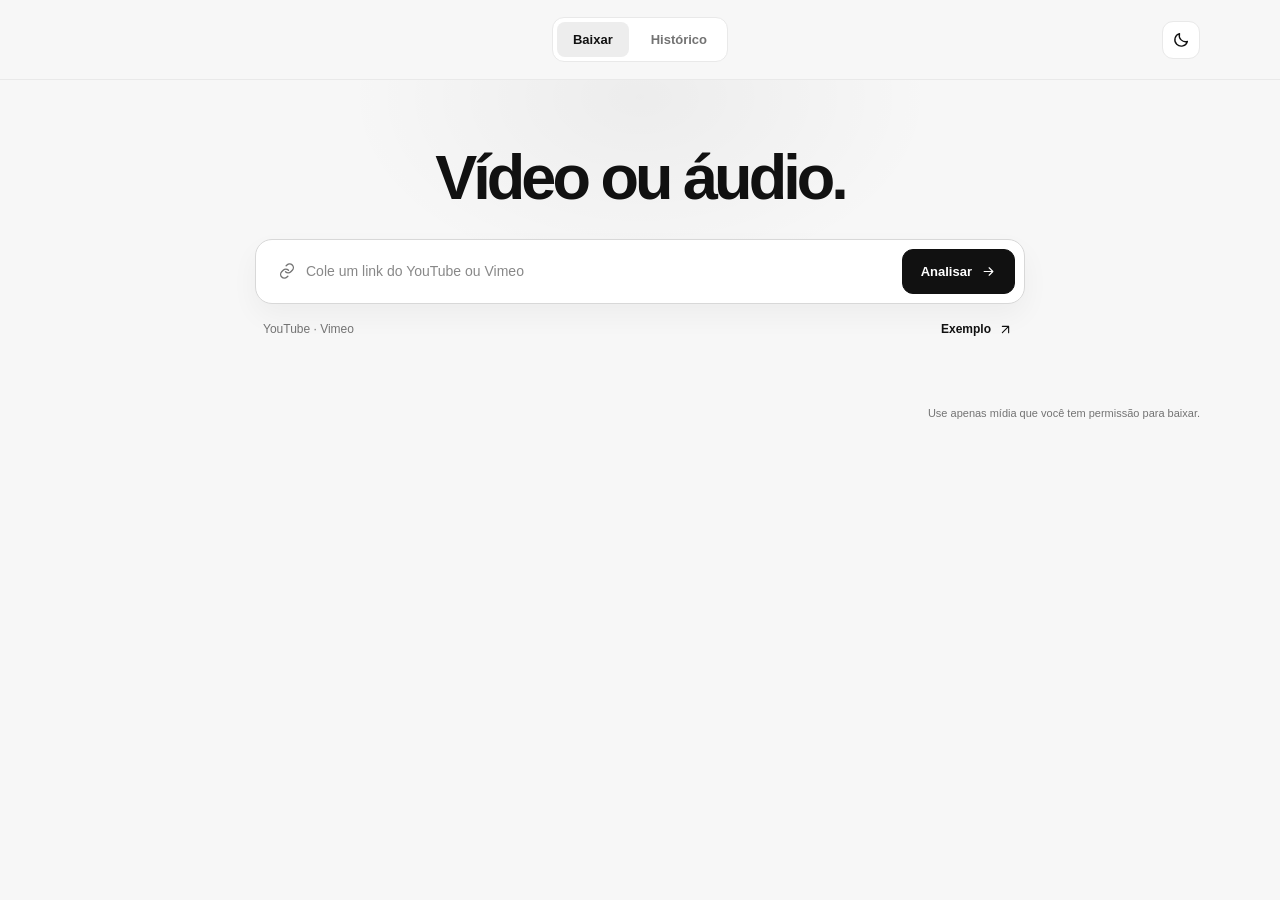
==== web/index.html @ 1832ca99 "feat: MVP de downloads com yt-dlp, progresso real e deploy Docker" ====
<!doctype html>
<html lang="pt-BR" data-theme="light">
<head>
  <meta charset="utf-8">
  <meta name="viewport" content="width=device-width, initial-scale=1">
  <meta name="theme-color" content="#f7f7f7">
  <meta name="description" content="Baixe vídeos ou extraia áudio com formatos disponíveis.">
  <title>Downloads</title>
  <style>
    :root{font-family:Inter,ui-sans-serif,-apple-system,BlinkMacSystemFont,"Segoe UI",sans-serif;color-scheme:light;--bg:#f7f7f7;--paper:#ffffff;--ink:#111111;--ink2:#383838;--muted:#737373;--line:#e9e9e9;--line2:#d8d8d8;--accent:#111111;--accent-hover:#303030;--accent-light:#ededed;--accent-text:#111111;--card-shadow:0 20px 70px rgba(0,0,0,.045);--input-bg:#ffffff;--art1:#d9d9d9;--art2:#adadad;--art3:#5e5e5e;--art4:#222222;--warn:#303030;--warn-bg:#ededed;--warn-border:#c9c9c9;--focus:#737373;--selection-bg:#dedede;--selection-ink:#111111;--selected-border:#454545;--placeholder:#888888;--btn-text:#ffffff}
    html[data-theme="dark"]{color-scheme:dark;--bg:#0d0d0d;--paper:#181818;--ink:#f7f7f7;--ink2:#d2d2d2;--muted:#a0a0a0;--line:#2c2c2c;--line2:#414141;--accent:#f2f2f2;--accent-hover:#d9d9d9;--accent-light:#292929;--accent-text:#f3f3f3;--card-shadow:0 22px 75px rgba(0,0,0,.28);--input-bg:#181818;--art1:#666666;--art2:#4b4b4b;--art3:#2d2d2d;--art4:#111111;--warn:#f0f0f0;--warn-bg:#252525;--warn-border:#656565;--focus:#adadad;--selection-bg:#4a4a4a;--selection-ink:#ffffff;--selected-border:#9b9b9b;--placeholder:#9b9b9b;--btn-text:#111111}
    *,*::before,*::after{box-sizing:border-box}html{scroll-behavior:smooth}body{margin:0;background:var(--bg);color:var(--ink);min-height:100vh;transition:background .28s,color .28s}button,input{font:inherit}button{cursor:pointer}button:disabled{cursor:not-allowed;opacity:.65}a{color:inherit;text-decoration:none}button:focus-visible,input:focus-visible{outline:3px solid var(--focus);outline-offset:3px}::selection{background:var(--selection-bg);color:var(--selection-ink)}
    .wrap{width:min(1120px,calc(100% - 48px));margin:auto}.header{position:relative;z-index:5;border-bottom:1px solid var(--line);background:var(--bg)}.header-inner{height:79px;display:flex;align-items:center;justify-content:space-between;gap:20px}.brand{display:flex;align-items:center;gap:10px;font-size:27px;font-weight:800;letter-spacing:-1.8px}.mark{width:35px;height:35px;display:grid;place-items:center;background:var(--accent);color:var(--paper);border-radius:11px;transform:rotate(-5deg)}html[data-theme="dark"] .mark{color:#10261a}.mark svg{transform:rotate(5deg)}.nav{display:flex;align-items:center;gap:6px;padding:4px;background:var(--paper);border:1px solid var(--line);border-radius:12px}.nav button{border:0;background:transparent;color:var(--muted);font-size:13px;font-weight:600;border-radius:8px;padding:10px 16px;transition:background .2s,color .2s}.nav button.active{background:var(--accent-light);color:var(--accent-text)}.nav button:hover{color:var(--ink)}.right-nav{display:flex;align-items:center;gap:13px}.demo-tag{display:inline-flex;align-items:center;gap:7px;color:var(--muted);font-size:11px;font-weight:750;letter-spacing:.1em;text-transform:uppercase}.demo-tag .dot{width:7px;height:7px;background:#70a77f;border-radius:50%;box-shadow:0 0 0 4px rgba(118,172,128,.12)}.icon-button{width:38px;height:38px;border:1px solid var(--line);background:var(--paper);color:var(--ink);border-radius:11px;display:grid;place-items:center;transition:transform .2s,border-color .2s}.icon-button:hover{transform:translateY(-2px);border-color:var(--line2)}.icon{width:18px;height:18px;fill:none;stroke:currentColor;stroke-width:1.8;stroke-linecap:round;stroke-linejoin:round}.icon-sm{width:15px;height:15px}.hide{display:none!important}
    main{padding-bottom:64px}.hero{position:relative;overflow:hidden;text-align:center;padding:74px 0 49px}.hero::before{content:"";position:absolute;z-index:-1;width:620px;height:390px;left:50%;top:-178px;transform:translateX(-50%);border-radius:50%;background:radial-gradient(ellipse,rgba(136,183,146,.12),transparent 65%);pointer-events:none}.eyebrow{display:inline-flex;gap:10px;align-items:center;color:var(--accent-text);font-size:11px;font-weight:800;letter-spacing:.17em;text-transform:uppercase}.eyebrow::before,.eyebrow::after{content:"";width:17px;height:1px;background:var(--accent);opacity:.5}h1{font-size:clamp(37px,5vw,63px);font-weight:760;letter-spacing:-.063em;line-height:1.09;margin:20px auto 12px;max-width:830px}h1 em{font-style:normal;color:var(--accent)}.subtitle{margin:0 auto;color:var(--muted);font-size:15px;line-height:1.65;max-width:610px}.search-shell{width:min(770px,100%);margin:32px auto 0;padding:9px;background:var(--paper);border:1px solid var(--line2);border-radius:17px;box-shadow:0 12px 28px rgba(13,43,27,.045),0 3px 0 rgba(255,255,255,.5) inset;transition:border .2s,box-shadow .2s}.search-shell:focus-within{border-color:var(--selected-border);box-shadow:0 0 0 4px rgba(127,127,127,.1),0 15px 34px rgba(30,30,30,.055)}.search-form{display:flex;align-items:center;gap:10px}.url-icon{display:grid;place-items:center;padding-left:13px;color:var(--muted)}.search-form input{flex:1;min-width:0;padding:13px 0;border:0;outline:none;background:transparent;color:var(--ink);font-size:14px}.search-form input:focus-visible{outline:none}.search-form input::placeholder{color:var(--placeholder)}.primary{display:inline-flex;align-items:center;justify-content:center;gap:9px;background:var(--accent);border:1px solid var(--accent);color:var(--btn-text);font-size:13px;font-weight:650;white-space:nowrap;border-radius:11px;padding:13px 18px;min-height:45px;transition:transform .2s,background .2s,box-shadow .2s}.primary:hover:not(:disabled){background:var(--accent-hover);transform:translateY(-1px);box-shadow:0 7px 18px rgba(30,30,30,.15)}html[data-theme="dark"] .primary{color:var(--btn-text)}.secondary{display:inline-flex;align-items:center;gap:7px;padding:8px 4px;background:none;border:0;color:var(--accent-text);font-size:12px;font-weight:700}.secondary:hover{text-decoration:underline}.under-search{display:flex;justify-content:space-between;align-items:center;gap:12px;width:min(754px,100%);margin:13px auto 0;color:var(--muted);font-size:12px}.under-search .left{display:flex;align-items:center;gap:7px}.under-search .platform{border:1px solid var(--line2);background:var(--paper);border-radius:7px;padding:5px 8px;color:var(--ink2);font-weight:650}.error{display:flex;align-items:flex-start;text-align:left;gap:10px;padding:13px 16px;margin:15px auto 0;width:min(770px,100%);border:1px solid var(--warn-border);background:var(--warn-bg);color:var(--warn);border-radius:11px;font-size:13px;line-height:1.4;animation:appear .25s ease-out}.error .icon{flex-shrink:0}
    .results{animation:rise .52s cubic-bezier(.2,.7,.2,1) both}.result-top{display:flex;align-items:center;justify-content:space-between;gap:8px;margin-bottom:15px}.section-head{display:flex;align-items:center;gap:10px;font-size:13px;font-weight:750}.section-line{width:29px;height:1px;background:var(--accent)}.mini-pill{font-size:10px;letter-spacing:.04em;border:1px solid var(--line2);border-radius:999px;padding:7px 11px;color:var(--muted);font-weight:700;text-transform:uppercase}.result-card{display:grid;grid-template-columns:minmax(0,1.08fr) minmax(0,1fr);overflow:hidden;background:var(--paper);border:1px solid var(--line2);border-radius:20px;box-shadow:var(--card-shadow)}.left-pane{padding:18px;border-right:1px solid var(--line);display:flex;flex-direction:column;gap:20px}.poster{height:300px;position:relative;overflow:hidden;border-radius:12px;background:linear-gradient(140deg,var(--art1) 0%,var(--art2) 38%,var(--art3) 72%,var(--art4) 100%);isolation:isolate}.poster::before{content:"";width:390px;height:390px;border:1px solid rgba(255,255,255,.24);border-radius:50%;position:absolute;left:-115px;top:31px;box-shadow:0 0 0 40px rgba(255,255,255,.065),0 0 0 95px rgba(255,255,255,.055),0 0 0 160px rgba(255,255,255,.04);animation:float 9s ease-in-out infinite}.poster::after{content:"";position:absolute;width:180px;height:180px;border-radius:50%;background:radial-gradient(circle at 35% 35%,rgba(251,255,231,.88),rgba(222,246,190,.1));right:-20px;top:70px;filter:blur(4px);animation:float 8s ease-in-out infinite reverse}.poster-lines{position:absolute;inset:auto -50px -125px 0;height:270px;transform:rotate(-23deg);background:repeating-linear-gradient(to right,transparent,transparent 26px,rgba(255,255,255,.08) 27px,transparent 28px)}.poster-inner{position:absolute;inset:0;z-index:2;padding:23px;display:flex;flex-direction:column;justify-content:space-between;color:#fbfff8}.poster-kicker{display:flex;justify-content:space-between;font-size:10px;letter-spacing:.14em;text-transform:uppercase;font-weight:850}.poster-title{font-size:clamp(27px,3.5vw,44px);font-weight:800;letter-spacing:-.06em;line-height:1}.poster-sub{font-size:11px;letter-spacing:.1em;opacity:.86;font-weight:700;margin-top:7px}.play-button{position:absolute;top:50%;left:50%;transform:translate(-50%,-50%);display:grid;place-items:center;width:65px;height:65px;border-radius:50%;background:rgba(255,255,255,.16);border:1px solid rgba(255,255,255,.68);backdrop-filter:blur(13px);box-shadow:0 7px 25px rgba(0,0,0,.12);color:#fff}.play-button .icon{width:25px;height:25px;fill:currentColor;stroke:none;margin-left:4px}.poster-bottom{display:flex;justify-content:space-between;align-items:center}.poster-bottom span{font-size:10px;padding:6px 8px;border-radius:6px;background:rgba(0,0,0,.25);font-weight:750}.media-details{display:flex;flex-direction:column;gap:13px;padding:0 3px 3px}.media-type{font-size:11px;display:flex;align-items:center;gap:8px;color:var(--accent-text);font-weight:800;text-transform:uppercase;letter-spacing:.1em}.media-type .pin{width:7px;height:7px;background:var(--muted);border-radius:50%}.media-title{font-size:25px;font-weight:770;letter-spacing:-.047em;line-height:1.2;overflow-wrap:anywhere}.media-meta{display:flex;flex-wrap:wrap;gap:8px;color:var(--muted);font-size:12px}.media-meta span{display:inline-flex;align-items:center;gap:6px}.media-meta .separator{font-size:12px;color:var(--line2)}.source-row{font-size:11px;color:var(--muted);border-top:1px solid var(--line);padding-top:13px;display:flex;align-items:center;justify-content:space-between;gap:8px}.source-value{max-width:300px;white-space:nowrap;overflow:hidden;text-overflow:ellipsis}
    .right-pane{padding:25px 27px;display:flex;flex-direction:column;min-width:0}.config-title{font-size:17px;font-weight:750;letter-spacing:-.035em}.config-desc{font-size:12px;color:var(--muted);margin:6px 0 17px;line-height:1.5}.segment{display:grid;grid-template-columns:1fr 1fr;gap:5px;background:var(--bg);border:1px solid var(--line);border-radius:11px;padding:4px;margin-bottom:20px}.segment button{display:flex;align-items:center;justify-content:center;gap:8px;padding:10px;background:none;border:1px solid transparent;border-radius:8px;color:var(--muted);font-size:13px;font-weight:650;transition:background .15s,color .15s}.segment button.selected{background:var(--paper);color:var(--ink);border-color:var(--line2);box-shadow:0 2px 5px rgba(20,40,25,.045)}.control-label{font-size:12px;color:var(--ink2);font-weight:750;margin-bottom:9px}.option-list{display:grid;gap:7px}.option{width:100%;display:flex;justify-content:space-between;align-items:center;gap:12px;text-align:left;background:var(--paper);border:1px solid var(--line);border-radius:10px;padding:11px 12px;color:var(--ink);transition:background .17s,border-color .17s,transform .17s}.option:hover{border-color:var(--line2);transform:translateX(2px)}.option.selected{border-color:#83b095;background:var(--accent-light)}.option-left{display:flex;align-items:center;gap:11px}.radio-dot{width:18px;height:18px;border:1.6px solid var(--line2);border-radius:50%;display:grid;place-items:center;flex-shrink:0;background:var(--paper)}.option.selected .radio-dot{border-color:var(--accent);background:var(--accent)}.option.selected .radio-dot::after{content:"";width:6px;height:6px;border-radius:50%;background:#fff}.option strong{display:block;font-size:13px;font-weight:750;line-height:1.25}.option small{display:block;color:var(--muted);font-size:11px;margin-top:4px}.file-pill{background:var(--bg);border:1px solid var(--line);border-radius:6px;padding:6px 7px;font-size:10px;font-weight:800;letter-spacing:.03em;color:var(--ink2)}.option.selected .file-pill{background:var(--paper)}.file-options{margin-top:auto;padding-top:19px;display:flex;flex-direction:column;gap:12px}.toggle-row{display:flex;align-items:center;gap:10px;font-size:12px;color:var(--ink2);cursor:pointer}.toggle-row input{accent-color:var(--accent);width:16px;height:16px;margin:0}.bottom-actions{margin-top:18px;padding-top:16px;border-top:1px solid var(--line);display:flex;align-items:center;gap:12px;justify-content:space-between}.bottom-actions .primary{flex:1;min-height:47px}.bottom-actions .hint{font-size:10px;color:var(--muted);line-height:1.55;text-align:right;max-width:115px}.footer{display:flex;justify-content:space-between;align-items:center;gap:14px;margin-top:24px;color:var(--muted);font-size:11px}.footer small{font-size:11px}.footer .meta{display:flex;align-items:center;gap:7px}.footer .meta .icon{width:13px;height:13px}
    .loading{background:var(--paper);border:1px solid var(--line2);border-radius:20px;padding:50px 25px;text-align:center;box-shadow:var(--card-shadow)}.scanner{width:68px;height:68px;margin:0 auto 20px;display:grid;place-items:center;border:1px solid var(--line2);background:var(--accent-light);border-radius:21px;color:var(--accent-text);position:relative}.scanner::after{content:"";position:absolute;inset:-8px;border:1px solid var(--line2);border-radius:28px;animation:ripple 1.8s ease-in-out infinite}.scanner svg{width:30px;height:30px}.loading strong{font-size:17px;letter-spacing:-.02em}.loading p{color:var(--muted);font-size:12px}.skeleton-line{max-width:330px;height:6px;border-radius:99px;overflow:hidden;background:var(--line);margin:23px auto 0}.skeleton-line::before{content:"";display:block;width:40%;height:100%;background:var(--accent);border-radius:99px;animation:scan 1.1s ease-in-out infinite alternate}
    .history-head{display:flex;justify-content:space-between;align-items:end;gap:20px;margin:28px 0 18px}.history-title{font-size:28px;letter-spacing:-.045em;font-weight:780;margin:0}.history-sub{font-size:12px;color:var(--muted);margin:6px 0 0}.history-search{width:250px;max-width:100%;border:1px solid var(--line2);border-radius:10px;background:var(--paper);color:var(--ink);font-size:13px;padding:11px 12px}.history-panel{background:var(--paper);border:1px solid var(--line2);border-radius:16px;overflow:hidden}.history-item{display:flex;align-items:center;gap:13px;padding:15px 18px;border-bottom:1px solid var(--line);transition:background .17s}.history-item:last-child{border-bottom:0}.history-item:hover{background:var(--bg)}.history-thumb{width:44px;height:44px;border-radius:10px;background:var(--accent-light);display:grid;place-items:center;color:var(--accent-text);flex-shrink:0}.history-name{font-size:13px;font-weight:700}.history-info{font-size:11px;color:var(--muted);margin-top:5px}.history-time{margin-left:auto;font-size:11px;color:var(--muted);white-space:nowrap}.empty-history{text-align:center;padding:45px 20px;color:var(--muted);font-size:13px}.prep-panel{border:1px solid var(--line2);background:var(--bg);border-radius:11px;padding:14px;margin-top:13px;animation:appear .25s}.prep-head{display:flex;align-items:center;justify-content:space-between;font-size:12px;margin-bottom:10px}.prep-track{height:6px;background:var(--line);border-radius:9px;overflow:hidden}.prep-fill{width:0;height:100%;background:var(--accent);border-radius:9px;transition:width .14s ease}.prep-note{color:var(--muted);font-size:11px;margin-top:9px;line-height:1.55}.toast{position:fixed;z-index:20;left:50%;bottom:28px;transform:translate(-50%,20px);opacity:0;pointer-events:none;background:var(--ink);color:var(--paper);padding:12px 16px;border-radius:10px;font-size:12px;font-weight:650;box-shadow:0 10px 40px rgba(0,0,0,.18);transition:opacity .25s,transform .25s;max-width:calc(100vw - 36px);text-align:center}.toast.visible{transform:translate(-50%,0);opacity:1}.mobile-note{display:none}
    @keyframes rise{from{opacity:0;transform:translateY(22px)}to{opacity:1;transform:translateY(0)}}@keyframes appear{from{opacity:0}to{opacity:1}}@keyframes float{0%,100%{transform:translateY(0)}50%{transform:translateY(-13px)}}@keyframes ripple{0%,100%{opacity:.2;transform:scale(.98)}55%{opacity:1;transform:scale(1.07)}}@keyframes scan{from{transform:translateX(-60%)}to{transform:translateX(220%)}}
    @media(max-width:920px){.result-card{grid-template-columns:1fr}.left-pane{border-right:0;border-bottom:1px solid var(--line)}.poster{height:300px}.right-pane{padding:22px}.media-title{font-size:22px}.left-pane{gap:17px}.option-list{grid-template-columns:1fr 1fr}.bottom-actions .hint{max-width:180px}}
    @media(max-width:620px){.wrap{width:calc(100% - 30px)}.header-inner{height:66px}.brand{font-size:24px}.mark{width:31px;height:31px}.nav{padding:3px}.nav button{padding:8px 10px;font-size:12px}.right-nav{gap:6px}.demo-tag{display:none}.icon-button{width:33px;height:33px}.hero{padding:58px 0 33px}.hero h1{font-size:39px;letter-spacing:-.062em;margin-top:15px}.subtitle{font-size:13px}.search-shell{margin-top:25px;padding:6px;border-radius:13px}.search-form{gap:5px}.search-form input{font-size:12px;padding:12px 0}.url-icon{padding-left:8px}.primary{padding:12px;gap:5px;font-size:12px}.under-search{font-size:11px}.under-search .platform{padding:4px 6px}.result-top{margin-top:0}.poster{height:220px}.poster-title{font-size:34px}.poster-inner{padding:16px}.left-pane{padding:12px}.right-pane{padding:18px}.option-list{grid-template-columns:1fr}.bottom-actions .hint{max-width:100px}.footer{align-items:flex-start;flex-direction:column;margin-top:18px}.history-head{align-items:stretch;flex-direction:column}.history-search{width:100%}.history-item{padding:14px 12px;gap:10px}.history-time{font-size:10px}.mobile-note{display:block}}
    @media(max-width:380px){.nav button{padding:8px}.mark{display:none}.hero h1{font-size:34px}.under-search{flex-wrap:wrap}.search-form .primary{padding:12px 9px}.right-pane{padding:14px}}
    @media(prefers-reduced-motion:reduce){*,*::before,*::after{animation-duration:.01ms!important;animation-iteration-count:1!important;scroll-behavior:auto!important;transition-duration:.01ms!important}}

    /* Identidade neutra em escala de cinza, preservando o motion e o layout. */
    button:focus-visible,input:focus-visible{outline-color:var(--focus)}
    ::selection{background:var(--selection-bg);color:var(--selection-ink)}
    .primary,html[data-theme="dark"] .primary{color:var(--btn-text)}
    .hero::before{background:radial-gradient(ellipse,rgba(0,0,0,.045),transparent 67%)}
    html[data-theme="dark"] .hero::before{background:radial-gradient(ellipse,rgba(255,255,255,.035),transparent 67%)}
    .search-shell{box-shadow:0 12px 28px rgba(0,0,0,.045),0 3px 0 rgba(255,255,255,.5) inset}
    html[data-theme="dark"] .search-shell{box-shadow:0 12px 28px rgba(0,0,0,.24)}
    .search-shell:focus-within{border-color:var(--selected-border);box-shadow:0 0 0 3px color-mix(in srgb,var(--accent) 12%,transparent),0 15px 34px rgba(0,0,0,.07)}
    .search-form input::placeholder{color:var(--placeholder)}
    .primary:hover:not(:disabled){box-shadow:0 7px 18px rgba(0,0,0,.12)}
    .option.selected{border-color:var(--selected-border)}
    .media-type .pin,.demo-tag .dot{background:var(--accent)}
    .poster::after{background:radial-gradient(circle at 35% 35%,rgba(245,245,245,.70),rgba(220,220,220,.03))}
    .poster-inner{color:#ffffff}
    .header-inner{position:relative;justify-content:center}
    .right-nav{position:absolute;right:0;top:50%;transform:translateY(-50%)}

    /* Visual minimal: preserve layout and motion, without promotional copy or chips */
    .hero{padding-top:63px;padding-bottom:38px}
    .hero h1{margin-top:0;margin-bottom:0}
    .search-shell{margin-top:27px}
    .under-search{margin-top:10px}
    .result-top{margin-bottom:12px}
    .section-head{font-size:13px}
    .media-platform{font-size:12px;color:var(--muted);font-weight:650}
    .media-details{gap:10px}
    .right-pane .segment{margin-top:0}
    .bottom-actions{margin-top:18px}
    .bottom-actions .primary{width:100%}
    .prep-panel{margin-top:12px}
    .footer{justify-content:flex-end}
    .option{min-height:61px}
    @media(max-width:700px){.hero{padding-top:42px;padding-bottom:32px}.poster{height:225px}}
    @media(prefers-reduced-motion: reduce){*,*:before,*:after{animation-duration:.01ms!important;transition-duration:.01ms!important;scroll-behavior:auto!important}}

    .poster.has-thumb{background-size:cover;background-position:center}.poster.has-thumb::before,.poster.has-thumb::after,.poster.has-thumb .poster-lines{display:none}.poster.has-thumb .poster-inner{background:linear-gradient(0deg,rgba(0,0,0,.42),transparent 45%)}.prep-error{margin-top:12px}.history-item a:hover{text-decoration:underline}
    .prep-fill.indeterminate{animation:process-wave 1.5s ease-in-out infinite alternate}@keyframes process-wave{from{transform:translateX(0)}to{transform:translateX(185%)}}
  </style>
</head>
<body>
  <header class="header">
    <div class="wrap header-inner">
      <nav class="nav" aria-label="Navegação principal">
        <button class="active" type="button" id="nav-download" aria-current="page">Baixar</button>
        <button type="button" id="nav-history">Histórico</button>
      </nav>
      <div class="right-nav"><button type="button" class="icon-button" id="theme-button" aria-label="Alternar tema" title="Alternar tema"><svg class="icon" id="theme-moon" viewBox="0 0 24 24"><path d="M20.5 14A8.5 8.5 0 0 1 10 3.5 8.5 8.5 0 1 0 20.5 14Z"/></svg><svg class="icon hide" id="theme-sun" viewBox="0 0 24 24"><circle cx="12" cy="12" r="4"/><path d="M12 2v2m0 16v2M4.93 4.93l1.42 1.42m11.3 11.3 1.42 1.42M2 12h2m16 0h2M4.93 19.07l1.42-1.42m11.3-11.3 1.42-1.42"/></svg></button></div>
    </div>
  </header>
  <main class="wrap">
    <section id="download-page">
      <div class="hero">
        
        <h1>Vídeo ou <em>áudio.</em></h1>
        
        <div class="search-shell">
          <form class="search-form" id="url-form" novalidate>
            <span class="url-icon" aria-hidden="true"><svg class="icon" viewBox="0 0 24 24"><path d="M10 13a5 5 0 0 0 7.07 0l2-2A5 5 0 0 0 12 3.93l-1.15 1.15"/><path d="M14 11a5 5 0 0 0-7.07 0l-2 2A5 5 0 0 0 12 20.07l1.15-1.15"/></svg></span>
            <input id="url-input" type="url" spellcheck="false" inputmode="url" autocomplete="url" placeholder="Cole um link do YouTube ou Vimeo" aria-label="URL do vídeo">
            <button class="primary" type="submit" id="inspect-btn">Analisar <svg class="icon icon-sm" viewBox="0 0 24 24"><path d="M5 12h14m-6-6 6 6-6 6"/></svg></button>
          </form>
        </div>
        <div id="error" class="error hide" role="alert"><svg class="icon" viewBox="0 0 24 24"><circle cx="12" cy="12" r="10"/><path d="M12 8v4m0 4h.01"/></svg><span id="error-text"></span></div>
        <div class="under-search"><span class="left">YouTube · Vimeo</span><button type="button" class="secondary" id="example-btn">Exemplo <svg class="icon icon-sm" viewBox="0 0 24 24"><path d="M7 17 17 7M7 7h10v10"/></svg></button></div>
      </div>
      <div id="loading" class="loading hide" role="status" aria-live="polite"><div class="scanner"><svg class="icon" viewBox="0 0 24 24"><rect x="3" y="4" width="18" height="16" rx="3"/><path d="m10 8 6 4-6 4z"/></svg></div><strong>Analisando link…</strong><div class="skeleton-line"></div></div>
      <section id="results" class="results hide" aria-label="Formatos de arquivo">
        <div class="result-top"><div class="section-head">Formatos disponíveis</div></div>
        <div class="result-card">
          <div class="left-pane">
            <div class="poster" id="poster" role="img" aria-label="Capa do vídeo">
              <div class="poster-lines"></div>
              <div class="poster-inner"><div class="play-button"><svg class="icon" viewBox="0 0 24 24"><path d="m7 3 15 9-15 9z"/></svg></div></div>
            </div>
            <div class="media-details"><div class="media-platform" id="media-platform">YouTube</div><div class="media-title" id="media-title">Vídeo de exemplo</div><div class="media-meta"><span id="media-duration"></span></div></div>
          </div>
          <div class="right-pane">
            
            <div class="segment" role="group" aria-label="Tipo de arquivo"><button class="selected" type="button" id="kind-video" aria-pressed="true"><svg class="icon icon-sm" viewBox="0 0 24 24"><rect x="3" y="5" width="18" height="14" rx="2"/><path d="m10 9 5 3-5 3z"/></svg>Vídeo</button><button type="button" id="kind-audio" aria-pressed="false"><svg class="icon icon-sm" viewBox="0 0 24 24"><path d="M9 18V5l12-2v13"/><circle cx="6" cy="18" r="3"/><circle cx="18" cy="16" r="3"/></svg>Áudio</button></div>
            <div class="control-label">Qualidade</div><div id="format-list" class="option-list" role="group" aria-label="Qualidade e formato do arquivo"></div>
            <div class="file-options"><label class="toggle-row"><input type="checkbox" id="metadata" checked>Capa e metadados</label><label class="toggle-row"><input type="checkbox" id="public-history">Publicar no histórico</label></div>
            <div class="bottom-actions"><button class="primary" id="prepare-btn" type="button"><svg class="icon icon-sm" viewBox="0 0 24 24"><path d="M12 3v12m-4-4 4 4 4-4M4 17v3h16v-3"/></svg>Preparar arquivo</button></div>
            <div id="prep-panel" class="prep-panel hide" aria-live="polite"><div class="prep-head"><strong id="prep-title">Obtendo arquivo</strong><span id="prep-percent">0%</span></div><div class="prep-track" role="progressbar" id="prep-progress" aria-valuemin="0" aria-valuemax="100" aria-valuenow="0" aria-label="Progresso do processamento"><div class="prep-fill" id="prep-fill"></div></div></div>
          </div>
        </div>
      </section>
      <div class="footer"><small>Use apenas mídia que você tem permissão para baixar.</small></div>
    </section>
    <section id="history-page" class="hide" aria-label="Histórico público">
      <div class="history-head"><div><h2 class="history-title">Histórico público</h2></div><input id="history-search" class="history-search" type="search" placeholder="Buscar no histórico" aria-label="Buscar no histórico"></div>
      <div class="history-panel" id="history-list"></div><div class="footer"><small>Somente registros autorizados</small></div>
    </section>
  </main><div id="toast" class="toast" role="status" aria-live="polite"></div>
  <script src="/app.js" defer></script>
</body>
</html>
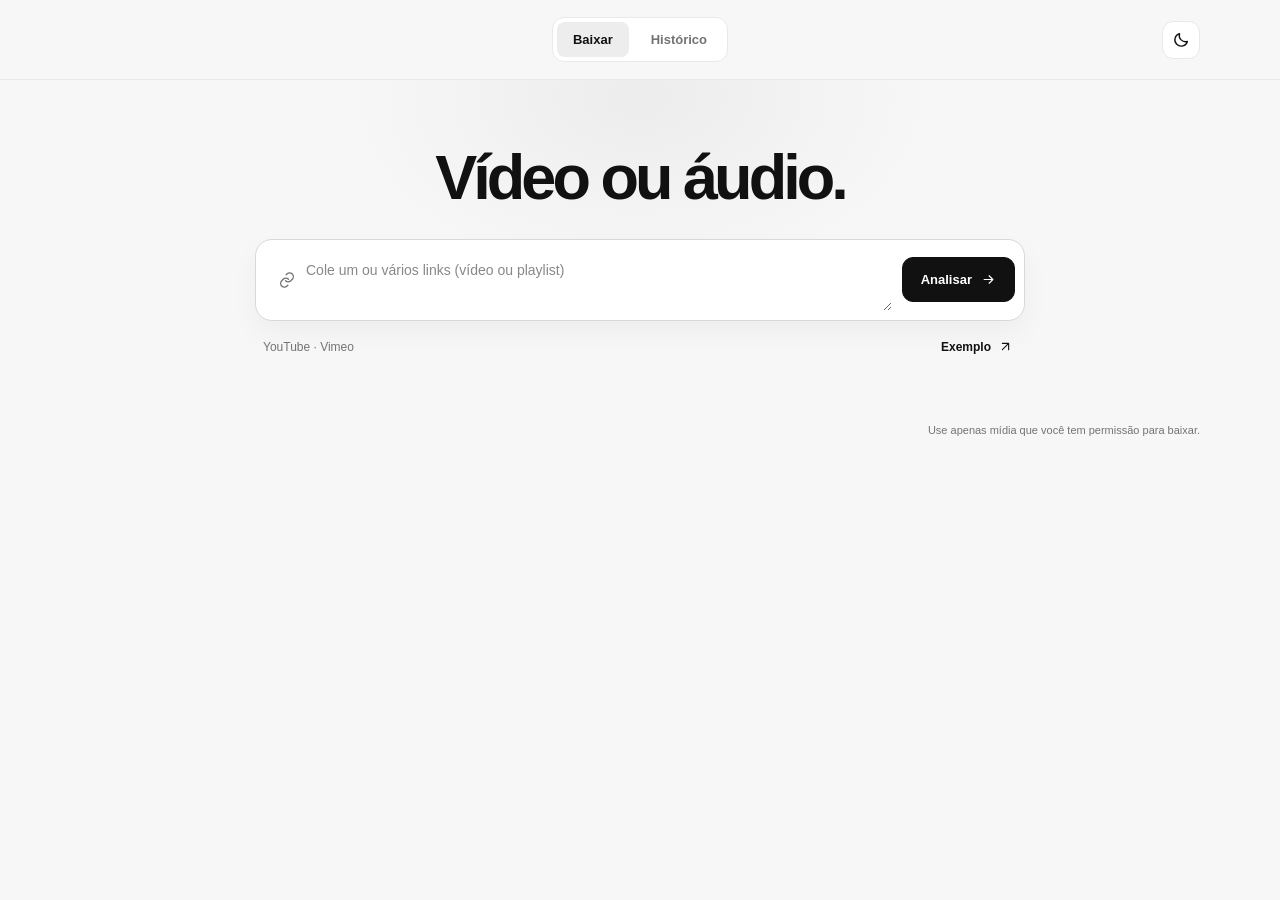
==== commit 2cd79732: "feat: downloads individuais em lote com seleção e concorrência configurável" ====
--- a/web/index.html
+++ b/web/index.html
@@ -10,10 +10,10 @@
     :root{font-family:Inter,ui-sans-serif,-apple-system,BlinkMacSystemFont,"Segoe UI",sans-serif;color-scheme:light;--bg:#f7f7f7;--paper:#ffffff;--ink:#111111;--ink2:#383838;--muted:#737373;--line:#e9e9e9;--line2:#d8d8d8;--accent:#111111;--accent-hover:#303030;--accent-light:#ededed;--accent-text:#111111;--card-shadow:0 20px 70px rgba(0,0,0,.045);--input-bg:#ffffff;--art1:#d9d9d9;--art2:#adadad;--art3:#5e5e5e;--art4:#222222;--warn:#303030;--warn-bg:#ededed;--warn-border:#c9c9c9;--focus:#737373;--selection-bg:#dedede;--selection-ink:#111111;--selected-border:#454545;--placeholder:#888888;--btn-text:#ffffff}
     html[data-theme="dark"]{color-scheme:dark;--bg:#0d0d0d;--paper:#181818;--ink:#f7f7f7;--ink2:#d2d2d2;--muted:#a0a0a0;--line:#2c2c2c;--line2:#414141;--accent:#f2f2f2;--accent-hover:#d9d9d9;--accent-light:#292929;--accent-text:#f3f3f3;--card-shadow:0 22px 75px rgba(0,0,0,.28);--input-bg:#181818;--art1:#666666;--art2:#4b4b4b;--art3:#2d2d2d;--art4:#111111;--warn:#f0f0f0;--warn-bg:#252525;--warn-border:#656565;--focus:#adadad;--selection-bg:#4a4a4a;--selection-ink:#ffffff;--selected-border:#9b9b9b;--placeholder:#9b9b9b;--btn-text:#111111}
     *,*::before,*::after{box-sizing:border-box}html{scroll-behavior:smooth}body{margin:0;background:var(--bg);color:var(--ink);min-height:100vh;transition:background .28s,color .28s}button,input{font:inherit}button{cursor:pointer}button:disabled{cursor:not-allowed;opacity:.65}a{color:inherit;text-decoration:none}button:focus-visible,input:focus-visible{outline:3px solid var(--focus);outline-offset:3px}::selection{background:var(--selection-bg);color:var(--selection-ink)}
-    .wrap{width:min(1120px,calc(100% - 48px));margin:auto}.header{position:relative;z-index:5;border-bottom:1px solid var(--line);background:var(--bg)}.header-inner{height:79px;display:flex;align-items:center;justify-content:space-between;gap:20px}.brand{display:flex;align-items:center;gap:10px;font-size:27px;font-weight:800;letter-spacing:-1.8px}.mark{width:35px;height:35px;display:grid;place-items:center;background:var(--accent);color:var(--paper);border-radius:11px;transform:rotate(-5deg)}html[data-theme="dark"] .mark{color:#10261a}.mark svg{transform:rotate(5deg)}.nav{display:flex;align-items:center;gap:6px;padding:4px;background:var(--paper);border:1px solid var(--line);border-radius:12px}.nav button{border:0;background:transparent;color:var(--muted);font-size:13px;font-weight:600;border-radius:8px;padding:10px 16px;transition:background .2s,color .2s}.nav button.active{background:var(--accent-light);color:var(--accent-text)}.nav button:hover{color:var(--ink)}.right-nav{display:flex;align-items:center;gap:13px}.demo-tag{display:inline-flex;align-items:center;gap:7px;color:var(--muted);font-size:11px;font-weight:750;letter-spacing:.1em;text-transform:uppercase}.demo-tag .dot{width:7px;height:7px;background:#70a77f;border-radius:50%;box-shadow:0 0 0 4px rgba(118,172,128,.12)}.icon-button{width:38px;height:38px;border:1px solid var(--line);background:var(--paper);color:var(--ink);border-radius:11px;display:grid;place-items:center;transition:transform .2s,border-color .2s}.icon-button:hover{transform:translateY(-2px);border-color:var(--line2)}.icon{width:18px;height:18px;fill:none;stroke:currentColor;stroke-width:1.8;stroke-linecap:round;stroke-linejoin:round}.icon-sm{width:15px;height:15px}.hide{display:none!important}
-    main{padding-bottom:64px}.hero{position:relative;overflow:hidden;text-align:center;padding:74px 0 49px}.hero::before{content:"";position:absolute;z-index:-1;width:620px;height:390px;left:50%;top:-178px;transform:translateX(-50%);border-radius:50%;background:radial-gradient(ellipse,rgba(136,183,146,.12),transparent 65%);pointer-events:none}.eyebrow{display:inline-flex;gap:10px;align-items:center;color:var(--accent-text);font-size:11px;font-weight:800;letter-spacing:.17em;text-transform:uppercase}.eyebrow::before,.eyebrow::after{content:"";width:17px;height:1px;background:var(--accent);opacity:.5}h1{font-size:clamp(37px,5vw,63px);font-weight:760;letter-spacing:-.063em;line-height:1.09;margin:20px auto 12px;max-width:830px}h1 em{font-style:normal;color:var(--accent)}.subtitle{margin:0 auto;color:var(--muted);font-size:15px;line-height:1.65;max-width:610px}.search-shell{width:min(770px,100%);margin:32px auto 0;padding:9px;background:var(--paper);border:1px solid var(--line2);border-radius:17px;box-shadow:0 12px 28px rgba(13,43,27,.045),0 3px 0 rgba(255,255,255,.5) inset;transition:border .2s,box-shadow .2s}.search-shell:focus-within{border-color:var(--selected-border);box-shadow:0 0 0 4px rgba(127,127,127,.1),0 15px 34px rgba(30,30,30,.055)}.search-form{display:flex;align-items:center;gap:10px}.url-icon{display:grid;place-items:center;padding-left:13px;color:var(--muted)}.search-form input{flex:1;min-width:0;padding:13px 0;border:0;outline:none;background:transparent;color:var(--ink);font-size:14px}.search-form input:focus-visible{outline:none}.search-form input::placeholder{color:var(--placeholder)}.primary{display:inline-flex;align-items:center;justify-content:center;gap:9px;background:var(--accent);border:1px solid var(--accent);color:var(--btn-text);font-size:13px;font-weight:650;white-space:nowrap;border-radius:11px;padding:13px 18px;min-height:45px;transition:transform .2s,background .2s,box-shadow .2s}.primary:hover:not(:disabled){background:var(--accent-hover);transform:translateY(-1px);box-shadow:0 7px 18px rgba(30,30,30,.15)}html[data-theme="dark"] .primary{color:var(--btn-text)}.secondary{display:inline-flex;align-items:center;gap:7px;padding:8px 4px;background:none;border:0;color:var(--accent-text);font-size:12px;font-weight:700}.secondary:hover{text-decoration:underline}.under-search{display:flex;justify-content:space-between;align-items:center;gap:12px;width:min(754px,100%);margin:13px auto 0;color:var(--muted);font-size:12px}.under-search .left{display:flex;align-items:center;gap:7px}.under-search .platform{border:1px solid var(--line2);background:var(--paper);border-radius:7px;padding:5px 8px;color:var(--ink2);font-weight:650}.error{display:flex;align-items:flex-start;text-align:left;gap:10px;padding:13px 16px;margin:15px auto 0;width:min(770px,100%);border:1px solid var(--warn-border);background:var(--warn-bg);color:var(--warn);border-radius:11px;font-size:13px;line-height:1.4;animation:appear .25s ease-out}.error .icon{flex-shrink:0}
-    .results{animation:rise .52s cubic-bezier(.2,.7,.2,1) both}.result-top{display:flex;align-items:center;justify-content:space-between;gap:8px;margin-bottom:15px}.section-head{display:flex;align-items:center;gap:10px;font-size:13px;font-weight:750}.section-line{width:29px;height:1px;background:var(--accent)}.mini-pill{font-size:10px;letter-spacing:.04em;border:1px solid var(--line2);border-radius:999px;padding:7px 11px;color:var(--muted);font-weight:700;text-transform:uppercase}.result-card{display:grid;grid-template-columns:minmax(0,1.08fr) minmax(0,1fr);overflow:hidden;background:var(--paper);border:1px solid var(--line2);border-radius:20px;box-shadow:var(--card-shadow)}.left-pane{padding:18px;border-right:1px solid var(--line);display:flex;flex-direction:column;gap:20px}.poster{height:300px;position:relative;overflow:hidden;border-radius:12px;background:linear-gradient(140deg,var(--art1) 0%,var(--art2) 38%,var(--art3) 72%,var(--art4) 100%);isolation:isolate}.poster::before{content:"";width:390px;height:390px;border:1px solid rgba(255,255,255,.24);border-radius:50%;position:absolute;left:-115px;top:31px;box-shadow:0 0 0 40px rgba(255,255,255,.065),0 0 0 95px rgba(255,255,255,.055),0 0 0 160px rgba(255,255,255,.04);animation:float 9s ease-in-out infinite}.poster::after{content:"";position:absolute;width:180px;height:180px;border-radius:50%;background:radial-gradient(circle at 35% 35%,rgba(251,255,231,.88),rgba(222,246,190,.1));right:-20px;top:70px;filter:blur(4px);animation:float 8s ease-in-out infinite reverse}.poster-lines{position:absolute;inset:auto -50px -125px 0;height:270px;transform:rotate(-23deg);background:repeating-linear-gradient(to right,transparent,transparent 26px,rgba(255,255,255,.08) 27px,transparent 28px)}.poster-inner{position:absolute;inset:0;z-index:2;padding:23px;display:flex;flex-direction:column;justify-content:space-between;color:#fbfff8}.poster-kicker{display:flex;justify-content:space-between;font-size:10px;letter-spacing:.14em;text-transform:uppercase;font-weight:850}.poster-title{font-size:clamp(27px,3.5vw,44px);font-weight:800;letter-spacing:-.06em;line-height:1}.poster-sub{font-size:11px;letter-spacing:.1em;opacity:.86;font-weight:700;margin-top:7px}.play-button{position:absolute;top:50%;left:50%;transform:translate(-50%,-50%);display:grid;place-items:center;width:65px;height:65px;border-radius:50%;background:rgba(255,255,255,.16);border:1px solid rgba(255,255,255,.68);backdrop-filter:blur(13px);box-shadow:0 7px 25px rgba(0,0,0,.12);color:#fff}.play-button .icon{width:25px;height:25px;fill:currentColor;stroke:none;margin-left:4px}.poster-bottom{display:flex;justify-content:space-between;align-items:center}.poster-bottom span{font-size:10px;padding:6px 8px;border-radius:6px;background:rgba(0,0,0,.25);font-weight:750}.media-details{display:flex;flex-direction:column;gap:13px;padding:0 3px 3px}.media-type{font-size:11px;display:flex;align-items:center;gap:8px;color:var(--accent-text);font-weight:800;text-transform:uppercase;letter-spacing:.1em}.media-type .pin{width:7px;height:7px;background:var(--muted);border-radius:50%}.media-title{font-size:25px;font-weight:770;letter-spacing:-.047em;line-height:1.2;overflow-wrap:anywhere}.media-meta{display:flex;flex-wrap:wrap;gap:8px;color:var(--muted);font-size:12px}.media-meta span{display:inline-flex;align-items:center;gap:6px}.media-meta .separator{font-size:12px;color:var(--line2)}.source-row{font-size:11px;color:var(--muted);border-top:1px solid var(--line);padding-top:13px;display:flex;align-items:center;justify-content:space-between;gap:8px}.source-value{max-width:300px;white-space:nowrap;overflow:hidden;text-overflow:ellipsis}
-    .right-pane{padding:25px 27px;display:flex;flex-direction:column;min-width:0}.config-title{font-size:17px;font-weight:750;letter-spacing:-.035em}.config-desc{font-size:12px;color:var(--muted);margin:6px 0 17px;line-height:1.5}.segment{display:grid;grid-template-columns:1fr 1fr;gap:5px;background:var(--bg);border:1px solid var(--line);border-radius:11px;padding:4px;margin-bottom:20px}.segment button{display:flex;align-items:center;justify-content:center;gap:8px;padding:10px;background:none;border:1px solid transparent;border-radius:8px;color:var(--muted);font-size:13px;font-weight:650;transition:background .15s,color .15s}.segment button.selected{background:var(--paper);color:var(--ink);border-color:var(--line2);box-shadow:0 2px 5px rgba(20,40,25,.045)}.control-label{font-size:12px;color:var(--ink2);font-weight:750;margin-bottom:9px}.option-list{display:grid;gap:7px}.option{width:100%;display:flex;justify-content:space-between;align-items:center;gap:12px;text-align:left;background:var(--paper);border:1px solid var(--line);border-radius:10px;padding:11px 12px;color:var(--ink);transition:background .17s,border-color .17s,transform .17s}.option:hover{border-color:var(--line2);transform:translateX(2px)}.option.selected{border-color:#83b095;background:var(--accent-light)}.option-left{display:flex;align-items:center;gap:11px}.radio-dot{width:18px;height:18px;border:1.6px solid var(--line2);border-radius:50%;display:grid;place-items:center;flex-shrink:0;background:var(--paper)}.option.selected .radio-dot{border-color:var(--accent);background:var(--accent)}.option.selected .radio-dot::after{content:"";width:6px;height:6px;border-radius:50%;background:#fff}.option strong{display:block;font-size:13px;font-weight:750;line-height:1.25}.option small{display:block;color:var(--muted);font-size:11px;margin-top:4px}.file-pill{background:var(--bg);border:1px solid var(--line);border-radius:6px;padding:6px 7px;font-size:10px;font-weight:800;letter-spacing:.03em;color:var(--ink2)}.option.selected .file-pill{background:var(--paper)}.file-options{margin-top:auto;padding-top:19px;display:flex;flex-direction:column;gap:12px}.toggle-row{display:flex;align-items:center;gap:10px;font-size:12px;color:var(--ink2);cursor:pointer}.toggle-row input{accent-color:var(--accent);width:16px;height:16px;margin:0}.bottom-actions{margin-top:18px;padding-top:16px;border-top:1px solid var(--line);display:flex;align-items:center;gap:12px;justify-content:space-between}.bottom-actions .primary{flex:1;min-height:47px}.bottom-actions .hint{font-size:10px;color:var(--muted);line-height:1.55;text-align:right;max-width:115px}.footer{display:flex;justify-content:space-between;align-items:center;gap:14px;margin-top:24px;color:var(--muted);font-size:11px}.footer small{font-size:11px}.footer .meta{display:flex;align-items:center;gap:7px}.footer .meta .icon{width:13px;height:13px}
+    .wrap{width:min(1120px,calc(100% - 48px));margin:auto}.header{position:relative;z-index:5;border-bottom:1px solid var(--line);background:var(--bg)}.header-inner{height:79px;display:flex;align-items:center;justify-content:space-between;gap:20px}.brand{display:flex;align-items:center;gap:10px;font-size:27px;font-weight:800;letter-spacing:-1.8px}.mark{width:35px;height:35px;display:grid;place-items:center;background:var(--accent);color:var(--paper);border-radius:11px;transform:rotate(-5deg)}html[data-theme="dark"] .mark{color:#111111}.mark svg{transform:rotate(5deg)}.nav{display:flex;align-items:center;gap:6px;padding:4px;background:var(--paper);border:1px solid var(--line);border-radius:12px}.nav button{border:0;background:transparent;color:var(--muted);font-size:13px;font-weight:600;border-radius:8px;padding:10px 16px;transition:background .2s,color .2s}.nav button.active{background:var(--accent-light);color:var(--accent-text)}.nav button:hover{color:var(--ink)}.right-nav{display:flex;align-items:center;gap:13px}.demo-tag{display:inline-flex;align-items:center;gap:7px;color:var(--muted);font-size:11px;font-weight:750;letter-spacing:.1em;text-transform:uppercase}.demo-tag .dot{width:7px;height:7px;background:#888888;border-radius:50%;box-shadow:0 0 0 4px rgba(127,127,127,.12)}.icon-button{width:38px;height:38px;border:1px solid var(--line);background:var(--paper);color:var(--ink);border-radius:11px;display:grid;place-items:center;transition:transform .2s,border-color .2s}.icon-button:hover{transform:translateY(-2px);border-color:var(--line2)}.icon{width:18px;height:18px;fill:none;stroke:currentColor;stroke-width:1.8;stroke-linecap:round;stroke-linejoin:round}.icon-sm{width:15px;height:15px}.hide{display:none!important}
+    main{padding-bottom:64px}.hero{position:relative;overflow:hidden;text-align:center;padding:74px 0 49px}.hero::before{content:"";position:absolute;z-index:-1;width:620px;height:390px;left:50%;top:-178px;transform:translateX(-50%);border-radius:50%;background:radial-gradient(ellipse,rgba(127,127,127,.10),transparent 65%);pointer-events:none}.eyebrow{display:inline-flex;gap:10px;align-items:center;color:var(--accent-text);font-size:11px;font-weight:800;letter-spacing:.17em;text-transform:uppercase}.eyebrow::before,.eyebrow::after{content:"";width:17px;height:1px;background:var(--accent);opacity:.5}h1{font-size:clamp(37px,5vw,63px);font-weight:760;letter-spacing:-.063em;line-height:1.09;margin:20px auto 12px;max-width:830px}h1 em{font-style:normal;color:var(--accent)}.subtitle{margin:0 auto;color:var(--muted);font-size:15px;line-height:1.65;max-width:610px}.search-shell{width:min(770px,100%);margin:32px auto 0;padding:9px;background:var(--paper);border:1px solid var(--line2);border-radius:17px;box-shadow:0 12px 28px rgba(0,0,0,.045),0 3px 0 rgba(255,255,255,.5) inset;transition:border .2s,box-shadow .2s}.search-shell:focus-within{border-color:var(--selected-border);box-shadow:0 0 0 4px rgba(127,127,127,.1),0 15px 34px rgba(30,30,30,.055)}.search-form{display:flex;align-items:center;gap:10px}.url-icon{display:grid;place-items:center;padding-left:13px;color:var(--muted)}.search-form input{flex:1;min-width:0;padding:13px 0;border:0;outline:none;background:transparent;color:var(--ink);font-size:14px}.search-form input:focus-visible{outline:none}.search-form input::placeholder{color:var(--placeholder)}.primary{display:inline-flex;align-items:center;justify-content:center;gap:9px;background:var(--accent);border:1px solid var(--accent);color:var(--btn-text);font-size:13px;font-weight:650;white-space:nowrap;border-radius:11px;padding:13px 18px;min-height:45px;transition:transform .2s,background .2s,box-shadow .2s}.primary:hover:not(:disabled){background:var(--accent-hover);transform:translateY(-1px);box-shadow:0 7px 18px rgba(30,30,30,.15)}html[data-theme="dark"] .primary{color:var(--btn-text)}.secondary{display:inline-flex;align-items:center;gap:7px;padding:8px 4px;background:none;border:0;color:var(--accent-text);font-size:12px;font-weight:700}.secondary:hover{text-decoration:underline}.under-search{display:flex;justify-content:space-between;align-items:center;gap:12px;width:min(754px,100%);margin:13px auto 0;color:var(--muted);font-size:12px}.under-search .left{display:flex;align-items:center;gap:7px}.under-search .platform{border:1px solid var(--line2);background:var(--paper);border-radius:7px;padding:5px 8px;color:var(--ink2);font-weight:650}.error{display:flex;align-items:flex-start;text-align:left;gap:10px;padding:13px 16px;margin:15px auto 0;width:min(770px,100%);border:1px solid var(--warn-border);background:var(--warn-bg);color:var(--warn);border-radius:11px;font-size:13px;line-height:1.4;animation:appear .25s ease-out}.error .icon{flex-shrink:0}
+    .results{animation:rise .52s cubic-bezier(.2,.7,.2,1) both}.result-top{display:flex;align-items:center;justify-content:space-between;gap:8px;margin-bottom:15px}.section-head{display:flex;align-items:center;gap:10px;font-size:13px;font-weight:750}.section-line{width:29px;height:1px;background:var(--accent)}.mini-pill{font-size:10px;letter-spacing:.04em;border:1px solid var(--line2);border-radius:999px;padding:7px 11px;color:var(--muted);font-weight:700;text-transform:uppercase}.result-card{display:grid;grid-template-columns:minmax(0,1.08fr) minmax(0,1fr);overflow:hidden;background:var(--paper);border:1px solid var(--line2);border-radius:20px;box-shadow:var(--card-shadow)}.left-pane{padding:18px;border-right:1px solid var(--line);display:flex;flex-direction:column;gap:20px}.poster{height:300px;position:relative;overflow:hidden;border-radius:12px;background:linear-gradient(140deg,var(--art1) 0%,var(--art2) 38%,var(--art3) 72%,var(--art4) 100%);isolation:isolate}.poster::before{content:"";width:390px;height:390px;border:1px solid rgba(255,255,255,.24);border-radius:50%;position:absolute;left:-115px;top:31px;box-shadow:0 0 0 40px rgba(255,255,255,.065),0 0 0 95px rgba(255,255,255,.055),0 0 0 160px rgba(255,255,255,.04);animation:float 9s ease-in-out infinite}.poster::after{content:"";position:absolute;width:180px;height:180px;border-radius:50%;background:radial-gradient(circle at 35% 35%,rgba(255,255,255,.88),rgba(222,222,222,.12));right:-20px;top:70px;filter:blur(4px);animation:float 8s ease-in-out infinite reverse}.poster-lines{position:absolute;inset:auto -50px -125px 0;height:270px;transform:rotate(-23deg);background:repeating-linear-gradient(to right,transparent,transparent 26px,rgba(255,255,255,.08) 27px,transparent 28px)}.poster-inner{position:absolute;inset:0;z-index:2;padding:23px;display:flex;flex-direction:column;justify-content:space-between;color:#ffffff}.poster-kicker{display:flex;justify-content:space-between;font-size:10px;letter-spacing:.14em;text-transform:uppercase;font-weight:850}.poster-title{font-size:clamp(27px,3.5vw,44px);font-weight:800;letter-spacing:-.06em;line-height:1}.poster-sub{font-size:11px;letter-spacing:.1em;opacity:.86;font-weight:700;margin-top:7px}.play-button{position:absolute;top:50%;left:50%;transform:translate(-50%,-50%);display:grid;place-items:center;width:65px;height:65px;border-radius:50%;background:rgba(255,255,255,.16);border:1px solid rgba(255,255,255,.68);backdrop-filter:blur(13px);box-shadow:0 7px 25px rgba(0,0,0,.12);color:#fff}.play-button .icon{width:25px;height:25px;fill:currentColor;stroke:none;margin-left:4px}.poster-bottom{display:flex;justify-content:space-between;align-items:center}.poster-bottom span{font-size:10px;padding:6px 8px;border-radius:6px;background:rgba(0,0,0,.25);font-weight:750}.media-details{display:flex;flex-direction:column;gap:13px;padding:0 3px 3px}.media-type{font-size:11px;display:flex;align-items:center;gap:8px;color:var(--accent-text);font-weight:800;text-transform:uppercase;letter-spacing:.1em}.media-type .pin{width:7px;height:7px;background:var(--muted);border-radius:50%}.media-title{font-size:25px;font-weight:770;letter-spacing:-.047em;line-height:1.2;overflow-wrap:anywhere}.media-meta{display:flex;flex-wrap:wrap;gap:8px;color:var(--muted);font-size:12px}.media-meta span{display:inline-flex;align-items:center;gap:6px}.media-meta .separator{font-size:12px;color:var(--line2)}.source-row{font-size:11px;color:var(--muted);border-top:1px solid var(--line);padding-top:13px;display:flex;align-items:center;justify-content:space-between;gap:8px}.source-value{max-width:300px;white-space:nowrap;overflow:hidden;text-overflow:ellipsis}
+    .right-pane{padding:25px 27px;display:flex;flex-direction:column;min-width:0}.config-title{font-size:17px;font-weight:750;letter-spacing:-.035em}.config-desc{font-size:12px;color:var(--muted);margin:6px 0 17px;line-height:1.5}.segment{display:grid;grid-template-columns:1fr 1fr;gap:5px;background:var(--bg);border:1px solid var(--line);border-radius:11px;padding:4px;margin-bottom:20px}.segment button{display:flex;align-items:center;justify-content:center;gap:8px;padding:10px;background:none;border:1px solid transparent;border-radius:8px;color:var(--muted);font-size:13px;font-weight:650;transition:background .15s,color .15s}.segment button.selected{background:var(--paper);color:var(--ink);border-color:var(--line2);box-shadow:0 2px 5px rgba(0,0,0,.045)}.control-label{font-size:12px;color:var(--ink2);font-weight:750;margin-bottom:9px}.option-list{display:grid;gap:7px}.option{width:100%;display:flex;justify-content:space-between;align-items:center;gap:12px;text-align:left;background:var(--paper);border:1px solid var(--line);border-radius:10px;padding:11px 12px;color:var(--ink);transition:background .17s,border-color .17s,transform .17s}.option:hover{border-color:var(--line2);transform:translateX(2px)}.option.selected{border-color:#cccccc;background:var(--accent-light)}.option-left{display:flex;align-items:center;gap:11px}.radio-dot{width:18px;height:18px;border:1.6px solid var(--line2);border-radius:50%;display:grid;place-items:center;flex-shrink:0;background:var(--paper)}.option.selected .radio-dot{border-color:var(--accent);background:var(--accent)}.option.selected .radio-dot::after{content:"";width:6px;height:6px;border-radius:50%;background:#fff}.option strong{display:block;font-size:13px;font-weight:750;line-height:1.25}.option small{display:block;color:var(--muted);font-size:11px;margin-top:4px}.file-pill{background:var(--bg);border:1px solid var(--line);border-radius:6px;padding:6px 7px;font-size:10px;font-weight:800;letter-spacing:.03em;color:var(--ink2)}.option.selected .file-pill{background:var(--paper)}.file-options{margin-top:auto;padding-top:19px;display:flex;flex-direction:column;gap:12px}.toggle-row{display:flex;align-items:center;gap:10px;font-size:12px;color:var(--ink2);cursor:pointer}.toggle-row input{accent-color:var(--accent);width:16px;height:16px;margin:0}.bottom-actions{margin-top:18px;padding-top:16px;border-top:1px solid var(--line);display:flex;align-items:center;gap:12px;justify-content:space-between}.bottom-actions .primary{flex:1;min-height:47px}.bottom-actions .hint{font-size:10px;color:var(--muted);line-height:1.55;text-align:right;max-width:115px}.footer{display:flex;justify-content:space-between;align-items:center;gap:14px;margin-top:24px;color:var(--muted);font-size:11px}.footer small{font-size:11px}.footer .meta{display:flex;align-items:center;gap:7px}.footer .meta .icon{width:13px;height:13px}
     .loading{background:var(--paper);border:1px solid var(--line2);border-radius:20px;padding:50px 25px;text-align:center;box-shadow:var(--card-shadow)}.scanner{width:68px;height:68px;margin:0 auto 20px;display:grid;place-items:center;border:1px solid var(--line2);background:var(--accent-light);border-radius:21px;color:var(--accent-text);position:relative}.scanner::after{content:"";position:absolute;inset:-8px;border:1px solid var(--line2);border-radius:28px;animation:ripple 1.8s ease-in-out infinite}.scanner svg{width:30px;height:30px}.loading strong{font-size:17px;letter-spacing:-.02em}.loading p{color:var(--muted);font-size:12px}.skeleton-line{max-width:330px;height:6px;border-radius:99px;overflow:hidden;background:var(--line);margin:23px auto 0}.skeleton-line::before{content:"";display:block;width:40%;height:100%;background:var(--accent);border-radius:99px;animation:scan 1.1s ease-in-out infinite alternate}
     .history-head{display:flex;justify-content:space-between;align-items:end;gap:20px;margin:28px 0 18px}.history-title{font-size:28px;letter-spacing:-.045em;font-weight:780;margin:0}.history-sub{font-size:12px;color:var(--muted);margin:6px 0 0}.history-search{width:250px;max-width:100%;border:1px solid var(--line2);border-radius:10px;background:var(--paper);color:var(--ink);font-size:13px;padding:11px 12px}.history-panel{background:var(--paper);border:1px solid var(--line2);border-radius:16px;overflow:hidden}.history-item{display:flex;align-items:center;gap:13px;padding:15px 18px;border-bottom:1px solid var(--line);transition:background .17s}.history-item:last-child{border-bottom:0}.history-item:hover{background:var(--bg)}.history-thumb{width:44px;height:44px;border-radius:10px;background:var(--accent-light);display:grid;place-items:center;color:var(--accent-text);flex-shrink:0}.history-name{font-size:13px;font-weight:700}.history-info{font-size:11px;color:var(--muted);margin-top:5px}.history-time{margin-left:auto;font-size:11px;color:var(--muted);white-space:nowrap}.empty-history{text-align:center;padding:45px 20px;color:var(--muted);font-size:13px}.prep-panel{border:1px solid var(--line2);background:var(--bg);border-radius:11px;padding:14px;margin-top:13px;animation:appear .25s}.prep-head{display:flex;align-items:center;justify-content:space-between;font-size:12px;margin-bottom:10px}.prep-track{height:6px;background:var(--line);border-radius:9px;overflow:hidden}.prep-fill{width:0;height:100%;background:var(--accent);border-radius:9px;transition:width .14s ease}.prep-note{color:var(--muted);font-size:11px;margin-top:9px;line-height:1.55}.toast{position:fixed;z-index:20;left:50%;bottom:28px;transform:translate(-50%,20px);opacity:0;pointer-events:none;background:var(--ink);color:var(--paper);padding:12px 16px;border-radius:10px;font-size:12px;font-weight:650;box-shadow:0 10px 40px rgba(0,0,0,.18);transition:opacity .25s,transform .25s;max-width:calc(100vw - 36px);text-align:center}.toast.visible{transform:translate(-50%,0);opacity:1}.mobile-note{display:none}
     @keyframes rise{from{opacity:0;transform:translateY(22px)}to{opacity:1;transform:translateY(0)}}@keyframes appear{from{opacity:0}to{opacity:1}}@keyframes float{0%,100%{transform:translateY(0)}50%{transform:translateY(-13px)}}@keyframes ripple{0%,100%{opacity:.2;transform:scale(.98)}55%{opacity:1;transform:scale(1.07)}}@keyframes scan{from{transform:translateX(-60%)}to{transform:translateX(220%)}}
@@ -60,6 +60,31 @@
 
     .poster.has-thumb{background-size:cover;background-position:center}.poster.has-thumb::before,.poster.has-thumb::after,.poster.has-thumb .poster-lines{display:none}.poster.has-thumb .poster-inner{background:linear-gradient(0deg,rgba(0,0,0,.42),transparent 45%)}.prep-error{margin-top:12px}.history-item a:hover{text-decoration:underline}
     .prep-fill.indeterminate{animation:process-wave 1.5s ease-in-out infinite alternate}@keyframes process-wave{from{transform:translateX(0)}to{transform:translateX(185%)}}
+  
+    .playlist-preview{border-top:1px solid var(--line);padding-top:14px;display:grid;gap:8px}
+    .playlist-preview strong{font-size:12px;font-weight:750}
+    .playlist-rows{display:grid;gap:1px;max-height:160px;overflow:auto}
+    .playlist-entry{display:flex;align-items:center;gap:9px;padding:6px 0;font-size:12px;color:var(--ink2);min-width:0}
+    .playlist-index{font-variant-numeric:tabular-nums;color:var(--muted);flex:0 0 22px}
+    .playlist-entry-title{flex:1;white-space:nowrap;overflow:hidden;text-overflow:ellipsis;min-width:0}
+    .playlist-entry-state{font-size:11px;color:var(--muted);flex-shrink:0}
+    .playlist-progress{border-top:1px solid var(--line);padding-top:12px;margin-top:10px}
+    .playlist-progress .playlist-rows{max-height:210px}
+  
+    .search-form textarea{flex:1;min-width:0;min-height:52px;max-height:200px;resize:vertical;padding:11px 0;border:0;outline:0;background:transparent;color:var(--ink);font:inherit;font-size:14px;line-height:1.45}
+    .search-form textarea::placeholder{color:var(--placeholder)}
+    .batch-options{display:flex;justify-content:space-between;align-items:center;gap:15px;border-top:1px solid var(--line);padding-top:16px;margin-top:12px}
+    .batch-options select{min-width:96px;background:var(--paper);color:var(--ink);border:1px solid var(--line2);border-radius:9px;padding:9px 14px}
+    .batch-heading{display:flex;justify-content:space-between;align-items:center;gap:12px}
+    .batch-heading button{background:transparent;border:0;color:var(--ink);text-decoration:underline;font-size:12px;cursor:pointer}
+    .batch-entry{display:flex;align-items:center;gap:9px;padding:10px 0;border-bottom:1px solid var(--line);font-size:12px;min-width:0}
+    .batch-entry input{width:16px;height:16px;accent-color:var(--accent);flex-shrink:0}
+    .batch-entry-title{flex:1;min-width:0;overflow-wrap:anywhere}
+    .batch-download{display:inline-flex;text-align:center;text-decoration:none;align-items:center;border:1px solid var(--line2);border-radius:9px;padding:7px 10px;font-weight:650;color:var(--ink);white-space:nowrap}
+    .batch-download:hover{background:var(--accent-light)}
+    .batch-entry-state{font-size:11px;color:var(--muted);white-space:nowrap}
+    .batch-progress-items{max-height:310px;overflow:auto}
+    @media(max-width:620px){.search-form textarea{font-size:13px;min-height:68px}.batch-entry{flex-wrap:wrap}.batch-download{margin-left:auto}}
   </style>
 </head>
 <body>
@@ -81,7 +106,7 @@
         <div class="search-shell">
           <form class="search-form" id="url-form" novalidate>
             <span class="url-icon" aria-hidden="true"><svg class="icon" viewBox="0 0 24 24"><path d="M10 13a5 5 0 0 0 7.07 0l2-2A5 5 0 0 0 12 3.93l-1.15 1.15"/><path d="M14 11a5 5 0 0 0-7.07 0l-2 2A5 5 0 0 0 12 20.07l1.15-1.15"/></svg></span>
-            <input id="url-input" type="url" spellcheck="false" inputmode="url" autocomplete="url" placeholder="Cole um link do YouTube ou Vimeo" aria-label="URL do vídeo">
+            <textarea id="url-input" rows="2" spellcheck="false" autocomplete="off" placeholder="Cole um ou vários links (vídeo ou playlist)" aria-label="Links de vídeos, separados por vírgula, ponto e vírgula, espaço ou Enter"></textarea>
             <button class="primary" type="submit" id="inspect-btn">Analisar <svg class="icon icon-sm" viewBox="0 0 24 24"><path d="M5 12h14m-6-6 6 6-6 6"/></svg></button>
           </form>
         </div>
@@ -98,14 +123,15 @@
               <div class="poster-inner"><div class="play-button"><svg class="icon" viewBox="0 0 24 24"><path d="m7 3 15 9-15 9z"/></svg></div></div>
             </div>
             <div class="media-details"><div class="media-platform" id="media-platform">YouTube</div><div class="media-title" id="media-title">Vídeo de exemplo</div><div class="media-meta"><span id="media-duration"></span></div></div>
+            <div id="playlist-preview" class="playlist-preview hide"><strong id="playlist-count"></strong><div id="playlist-entries" class="playlist-rows"></div></div>
           </div>
           <div class="right-pane">
             
             <div class="segment" role="group" aria-label="Tipo de arquivo"><button class="selected" type="button" id="kind-video" aria-pressed="true"><svg class="icon icon-sm" viewBox="0 0 24 24"><rect x="3" y="5" width="18" height="14" rx="2"/><path d="m10 9 5 3-5 3z"/></svg>Vídeo</button><button type="button" id="kind-audio" aria-pressed="false"><svg class="icon icon-sm" viewBox="0 0 24 24"><path d="M9 18V5l12-2v13"/><circle cx="6" cy="18" r="3"/><circle cx="18" cy="16" r="3"/></svg>Áudio</button></div>
             <div class="control-label">Qualidade</div><div id="format-list" class="option-list" role="group" aria-label="Qualidade e formato do arquivo"></div>
-            <div class="file-options"><label class="toggle-row"><input type="checkbox" id="metadata" checked>Capa e metadados</label><label class="toggle-row"><input type="checkbox" id="public-history">Publicar no histórico</label></div>
+            <div id="batch-options" class="batch-options hide"><label for="concurrency" class="control-label">Downloads simultâneos</label><select id="concurrency" aria-label="Downloads simultâneos"><option value="1">1</option></select></div><div class="file-options"><label class="toggle-row"><input type="checkbox" id="metadata" checked>Capa e metadados</label><label class="toggle-row"><input type="checkbox" id="public-history">Publicar no histórico</label></div>
             <div class="bottom-actions"><button class="primary" id="prepare-btn" type="button"><svg class="icon icon-sm" viewBox="0 0 24 24"><path d="M12 3v12m-4-4 4 4 4-4M4 17v3h16v-3"/></svg>Preparar arquivo</button></div>
-            <div id="prep-panel" class="prep-panel hide" aria-live="polite"><div class="prep-head"><strong id="prep-title">Obtendo arquivo</strong><span id="prep-percent">0%</span></div><div class="prep-track" role="progressbar" id="prep-progress" aria-valuemin="0" aria-valuemax="100" aria-valuenow="0" aria-label="Progresso do processamento"><div class="prep-fill" id="prep-fill"></div></div></div>
+            <div id="prep-panel" class="prep-panel hide" aria-live="polite"><div class="prep-head"><strong id="prep-title">Obtendo arquivo</strong><span id="prep-percent">0%</span></div><div class="prep-track" role="progressbar" id="prep-progress" aria-valuemin="0" aria-valuemax="100" aria-valuenow="0" aria-label="Progresso do processamento"><div class="prep-fill" id="prep-fill"></div></div><div id="playlist-progress" class="playlist-progress hide"><div id="playlist-progress-items" class="playlist-rows"></div></div></div>
           </div>
         </div>
       </section>
@@ -118,4 +144,4 @@
   </main><div id="toast" class="toast" role="status" aria-live="polite"></div>
   <script src="/app.js" defer></script>
 </body>
-</html>
+</html>
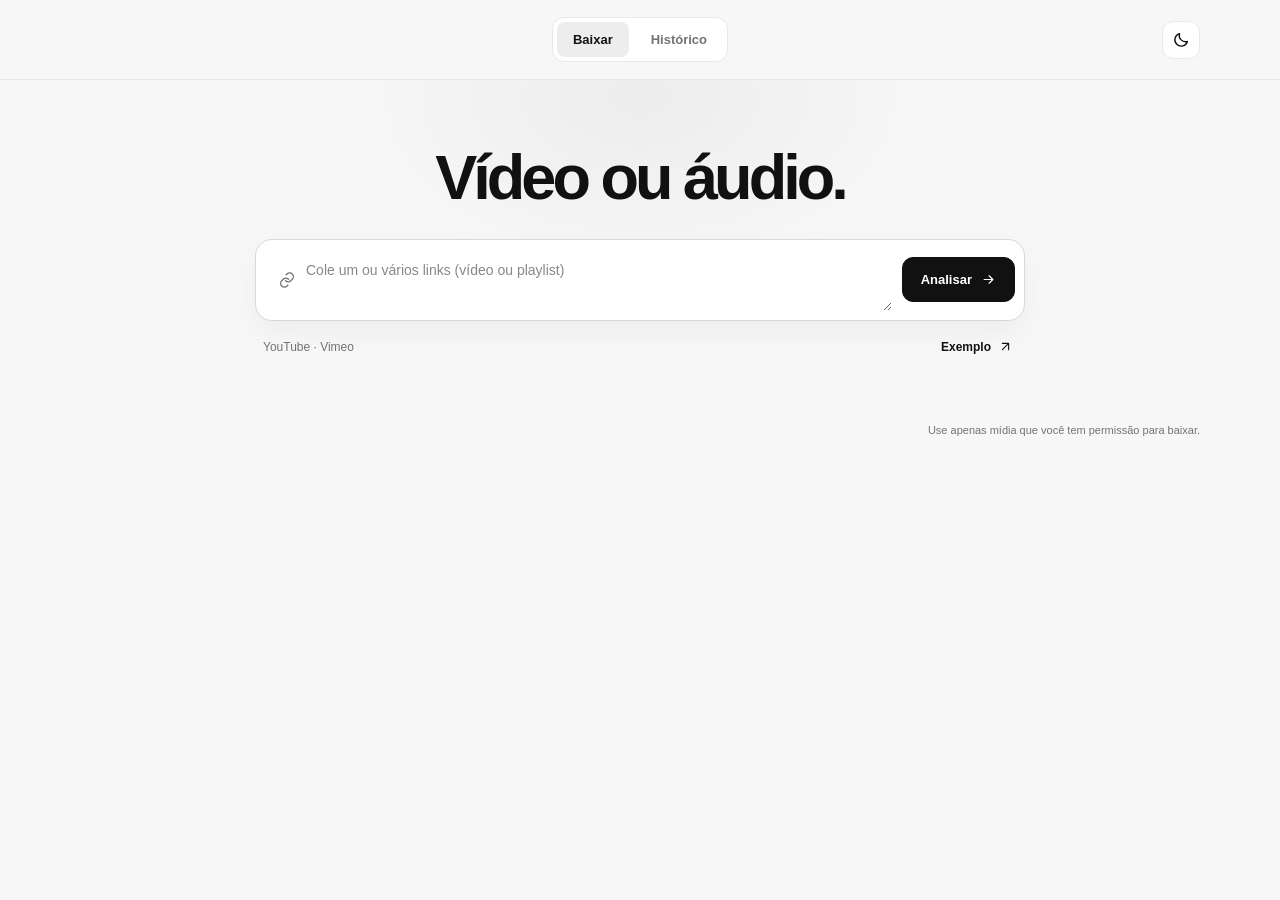
==== commit bf404030: "feat(ui): incorpora lista de resultados individuais" ====
--- a/web/index.html
+++ b/web/index.html
@@ -86,6 +86,7 @@
     .batch-progress-items{max-height:310px;overflow:auto}
     @media(max-width:620px){.search-form textarea{font-size:13px;min-height:68px}.batch-entry{flex-wrap:wrap}.batch-download{margin-left:auto}}
   </style>
+  <link rel="stylesheet" href="/batch-ui.css">
 </head>
 <body>
   <header class="header">
@@ -142,6 +143,7 @@
       <div class="history-panel" id="history-list"></div><div class="footer"><small>Somente registros autorizados</small></div>
     </section>
   </main><div id="toast" class="toast" role="status" aria-live="polite"></div>
+  <script src="/batch-ui.js" defer></script>
   <script src="/app.js" defer></script>
 </body>
 </html>
